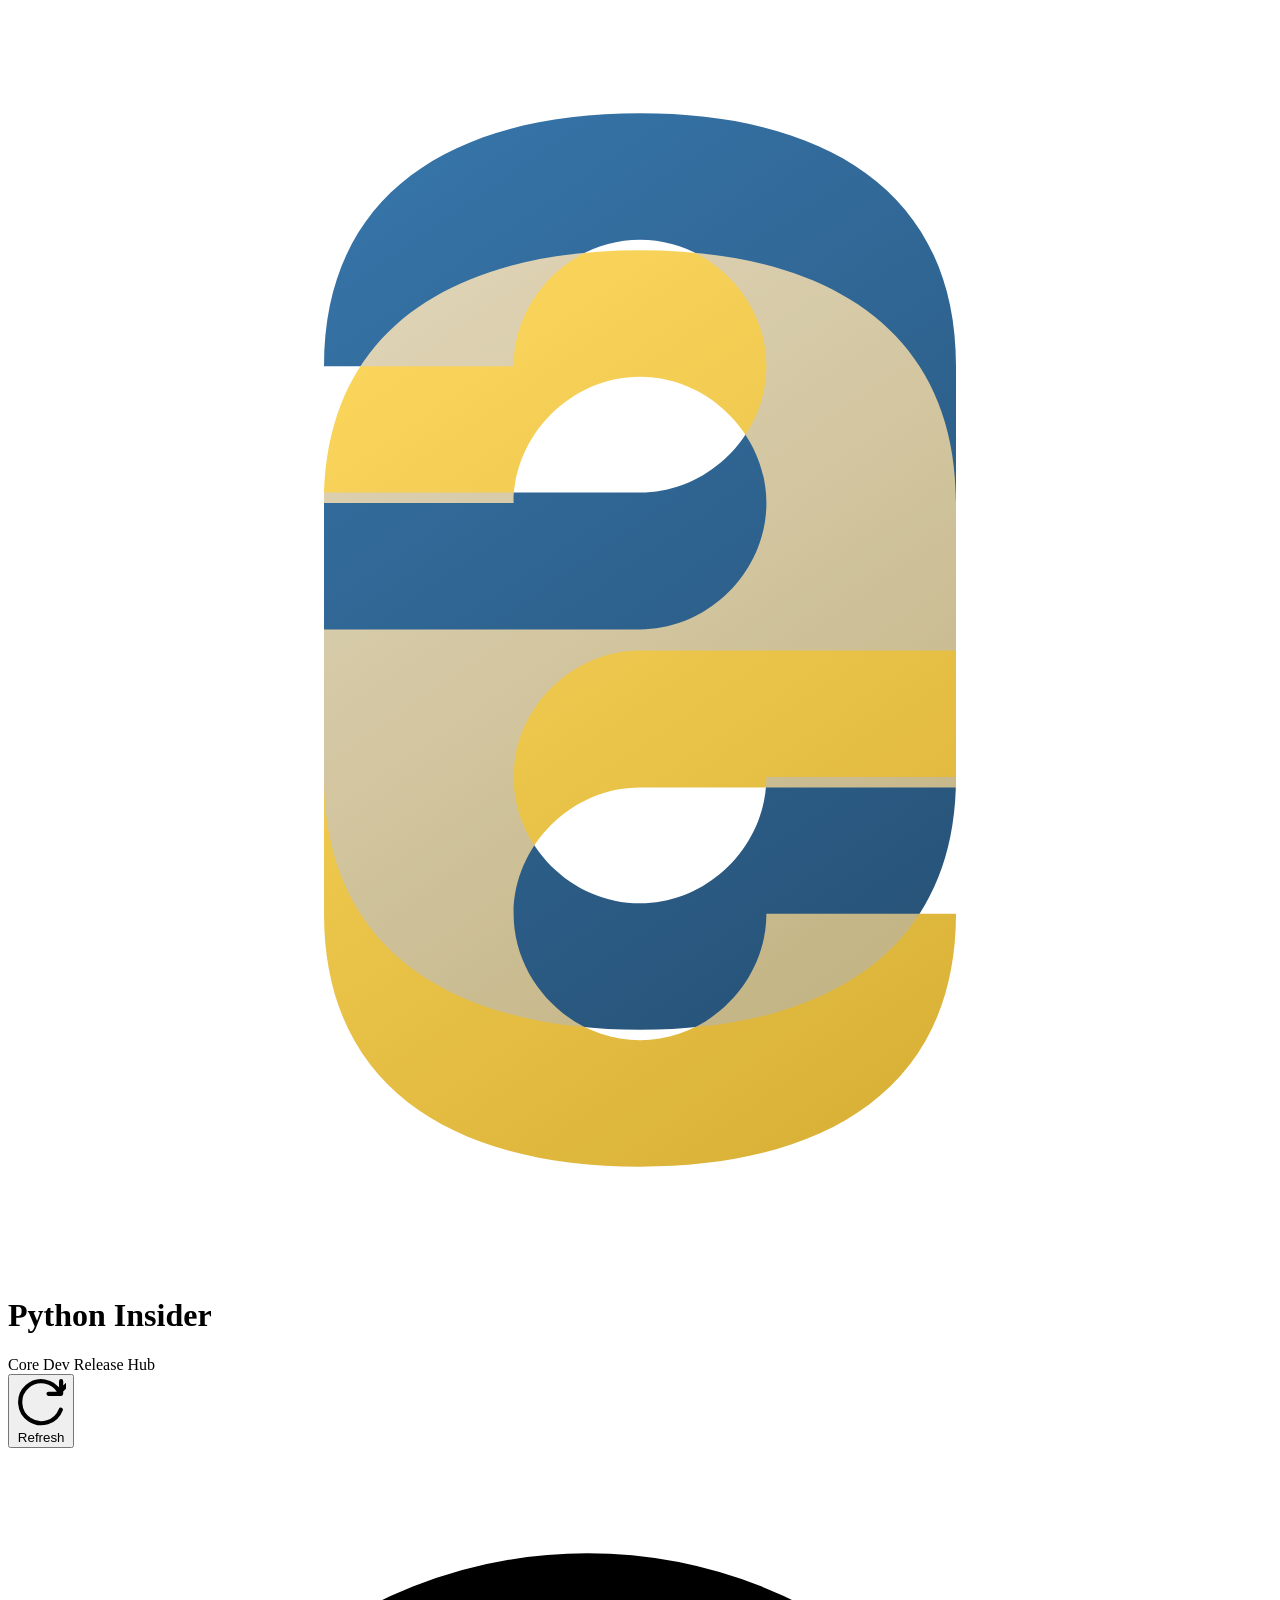
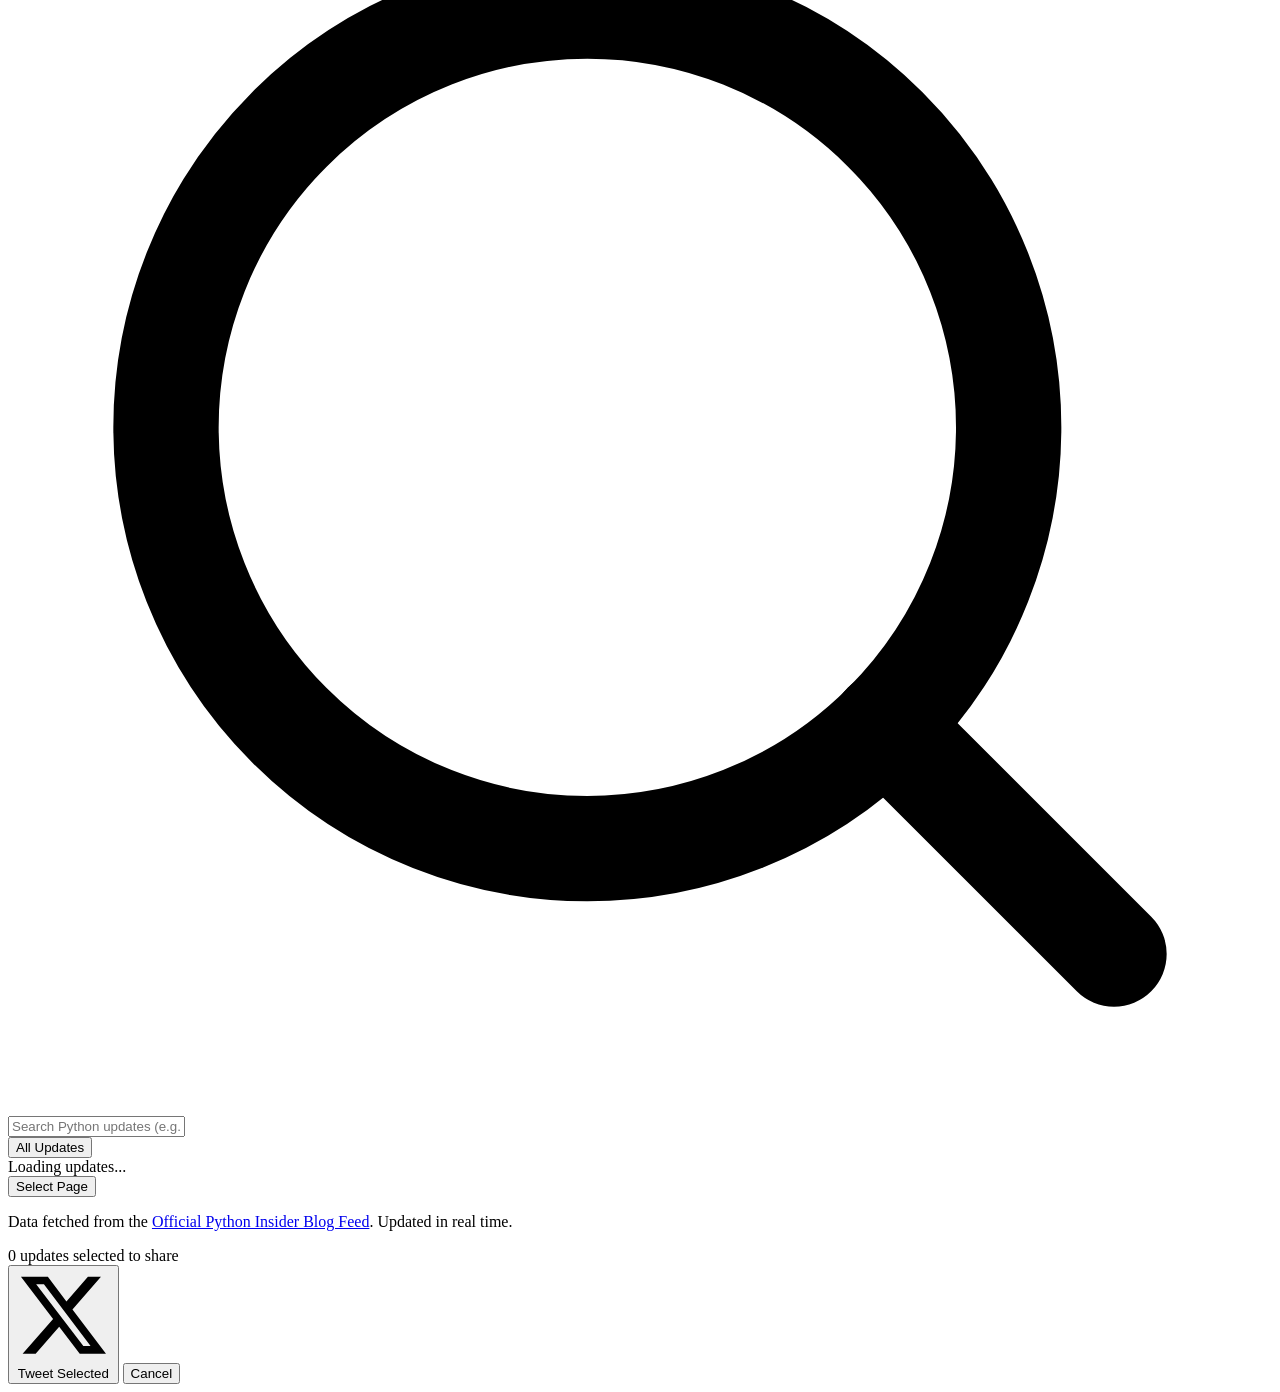
==== 5d_vc_google_jun_26/PythonInsider/templates/index.html @ 11678bb7 "Python Insider" ====
<!DOCTYPE html>
<html lang="en">
<head>
    <meta charset="UTF-8">
    <meta name="viewport" content="width=device-width, initial-scale=1.0">
    <title>Python Insider Release Hub</title>
    <!-- Google Fonts -->
    <link rel="preconnect" href="https://fonts.googleapis.com">
    <link rel="preconnect" href="https://fonts.gstatic.com" crossorigin>
    <link href="https://fonts.googleapis.com/css2?family=Inter:wght@300;400;500;600;700&family=Plus+Jakarta+Sans:wght@400;500;600;700;800&family=JetBrains+Mono:wght@400;500&display=swap" rel="stylesheet">
    <!-- Main Style -->
    <link rel="stylesheet" href="/static/style.css">
</head>
<body>
    <div class="app-container">
        <!-- Sidebar / Header Banner -->
        <header class="header">
            <div class="logo-area">
                <div class="logo-icon">
                    <svg viewBox="0 0 24 24" fill="none" xmlns="http://www.w3.org/2000/svg">
                        <!-- Custom Python Logo SVG styling -->
                        <path d="M12 2C8.6 2 6 3.4 6 6.8H9.6C9.6 5.5 10.7 4.4 12 4.4C13.3 4.4 14.4 5.5 14.4 6.8C14.4 8.1 13.3 9.2 12 9.2H6V14.6C6 18 8.6 19.4 12 19.4C15.4 19.4 18 18 18 14.6H14.4C14.4 15.9 13.3 17 12 17C10.7 17 9.6 15.9 9.6 14.6C9.6 13.3 10.7 12.2 12 12.2H18V6.8C18 3.4 15.4 2 12 2Z" fill="url(#python-grad-1)"/>
                        <path d="M12 22C15.4 22 18 20.6 18 17.2H14.4C14.4 18.5 13.3 19.6 12 19.6C10.7 19.6 9.6 18.5 9.6 17.2C9.6 15.9 10.7 14.8 12 14.8H18V9.4C18 6 15.4 4.6 12 4.6C8.6 4.6 6 6 6 9.4H9.6C9.6 8.1 10.7 7 12 7C13.3 7 14.4 8.1 14.4 9.4C14.4 10.7 13.3 11.8 12 11.8H6V17.2C6 20.6 8.6 22 12 22Z" fill="url(#python-grad-2)" style="mix-blend-mode: screen; opacity: 0.85;"/>
                        <defs>
                            <linearGradient id="python-grad-1" x1="6" y1="2" x2="18" y2="19.4" gradientUnits="userSpaceOnUse">
                                <stop stop-color="#3776ab"/>
                                <stop offset="1" stop-color="#265074"/>
                            </linearGradient>
                            <linearGradient id="python-grad-2" x1="6" y1="4.6" x2="18" y2="22" gradientUnits="userSpaceOnUse">
                                <stop stop-color="#ffd343"/>
                                <stop offset="1" stop-color="#d0a010"/>
                            </linearGradient>
                        </defs>
                    </svg>
                </div>
                <div class="logo-text">
                    <h1>Python Insider</h1>
                    <span>Core Dev Release Hub</span>
                </div>
            </div>
            
            <div class="header-actions">
                <button id="refresh-btn" class="btn btn-primary" title="Refresh Release Notes">
                    <svg class="icon spinner-icon" viewBox="0 0 24 24" fill="none" stroke="currentColor" stroke-width="2" stroke-linecap="round" stroke-linejoin="round">
                        <path d="M21.5 2v6h-6M21.34 15.57a10 10 0 1 1-.57-8.38l5.67-5.67"/>
                    </svg>
                    <span>Refresh</span>
                </button>
            </div>
        </header>

        <!-- Search and Filters Section -->
        <section class="controls-section">
            <div class="search-bar-wrapper">
                <svg class="search-icon" viewBox="0 0 24 24" fill="none" stroke="currentColor" stroke-width="2" stroke-linecap="round" stroke-linejoin="round">
                    <circle cx="11" cy="11" r="8"/>
                    <line x1="21" y1="21" x2="16.65" y2="16.65"/>
                </svg>
                <input type="text" id="search-input" placeholder="Search Python updates (e.g. 3.14, JIT, security, performance...)" aria-label="Search updates">
                <button id="clear-search" class="clear-search-btn" style="display: none;" title="Clear search">
                    <svg viewBox="0 0 24 24" fill="none" stroke="currentColor" stroke-width="2" stroke-linecap="round" stroke-linejoin="round">
                        <line x1="18" y1="6" x2="6" y2="18"/>
                        <line x1="6" y1="6" x2="18" y2="18"/>
                    </svg>
                </button>
            </div>

            <!-- This container will be rendered dynamically by JavaScript -->
            <div class="filter-chips" id="filter-chips-container">
                <!-- Fallback chip while loading -->
                <button class="filter-chip active" data-category="all">All Updates</button>
            </div>
            
            <div class="selection-controls">
                <span id="results-count" class="results-count">Loading updates...</span>
                <div class="selection-actions-inline">
                    <button id="select-all-btn" class="btn btn-text">Select Page</button>
                    <button id="deselect-all-btn" class="btn btn-text" style="display: none;">Deselect All</button>
                </div>
            </div>
        </section>

        <!-- Main Content Area -->
        <main class="main-content">
            <!-- Skeleton Loading State -->
            <div id="loading-state" class="loading-grid">
                <div class="skeleton-card">
                    <div class="skeleton-header">
                        <div class="skeleton-tag"></div>
                        <div class="skeleton-date"></div>
                    </div>
                    <div class="skeleton-line full"></div>
                    <div class="skeleton-line partial"></div>
                    <div class="skeleton-footer"></div>
                </div>
                <div class="skeleton-card">
                    <div class="skeleton-header">
                        <div class="skeleton-tag"></div>
                        <div class="skeleton-date"></div>
                    </div>
                    <div class="skeleton-line full"></div>
                    <div class="skeleton-line partial"></div>
                    <div class="skeleton-footer"></div>
                </div>
                <div class="skeleton-card">
                    <div class="skeleton-header">
                        <div class="skeleton-tag"></div>
                        <div class="skeleton-date"></div>
                    </div>
                    <div class="skeleton-line full"></div>
                    <div class="skeleton-line partial"></div>
                    <div class="skeleton-footer"></div>
                </div>
            </div>

            <!-- Empty State -->
            <div id="empty-state" class="empty-state" style="display: none;">
                <svg class="empty-icon" viewBox="0 0 24 24" fill="none" stroke="currentColor" stroke-width="1.5" stroke-linecap="round" stroke-linejoin="round">
                    <circle cx="12" cy="12" r="10"/>
                    <line x1="8" y1="12" x2="16" y2="12"/>
                </svg>
                <h2>No Updates Found</h2>
                <p>We couldn't find any release notes matching your filters or search term.</p>
                <button id="reset-filters-btn" class="btn btn-secondary">Reset Filters</button>
            </div>

            <!-- Notes List -->
            <div id="notes-container" class="notes-grid" style="display: none;">
                <!-- Cards injected here dynamically -->
            </div>
        </main>

        <!-- Footer -->
        <footer class="app-footer">
            <p>Data fetched from the <a href="https://blog.python.org/rss.xml" target="_blank" rel="noopener">Official Python Insider Blog Feed</a>. Updated in real time.</p>
        </footer>
    </div>

    <!-- Floating Action Drawer for Multi-Selection Tweet -->
    <div id="floating-drawer" class="floating-drawer">
        <div class="drawer-content">
            <div class="drawer-info">
                <span class="badge-count" id="selected-count">0</span>
                <span class="drawer-text">updates selected to share</span>
            </div>
            <div class="drawer-actions">
                <button id="tweet-selected-btn" class="btn btn-tweet">
                    <svg class="x-logo" viewBox="0 0 24 24" fill="currentColor">
                        <path d="M18.244 2.25h3.308l-7.227 8.26 8.502 11.24H16.17l-5.214-6.817L4.99 21.75H1.68l7.73-8.835L1.254 2.25H8.08l4.713 6.231zm-1.161 17.52h1.833L7.084 4.126H5.117z"/>
                    </svg>
                    <span>Tweet Selected</span>
                </button>
                <button id="clear-selected-btn" class="btn btn-secondary">Cancel</button>
            </div>
        </div>
    </div>

    <!-- Toast Notification Container -->
    <div id="toast-container" class="toast-container"></div>

    <!-- Main JavaScript -->
    <script src="/static/script.js"></script>
</body>
</html>
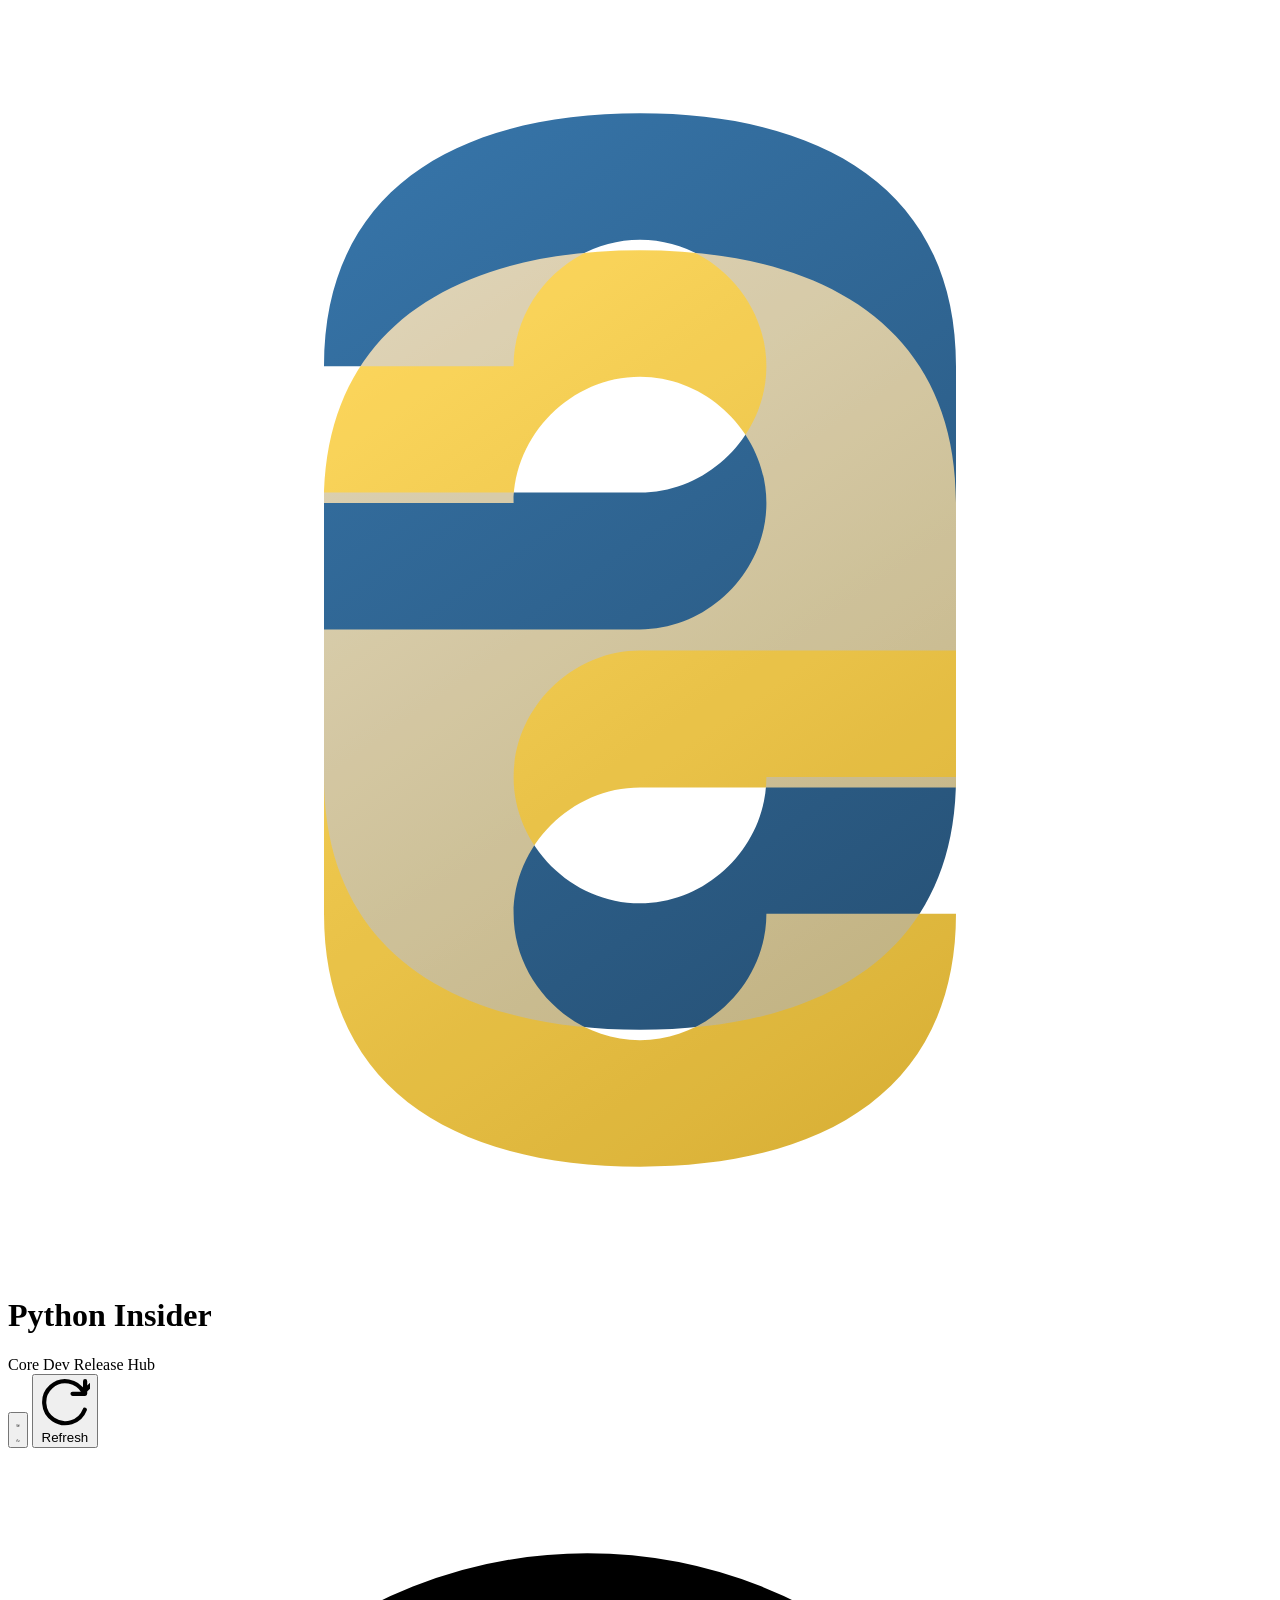
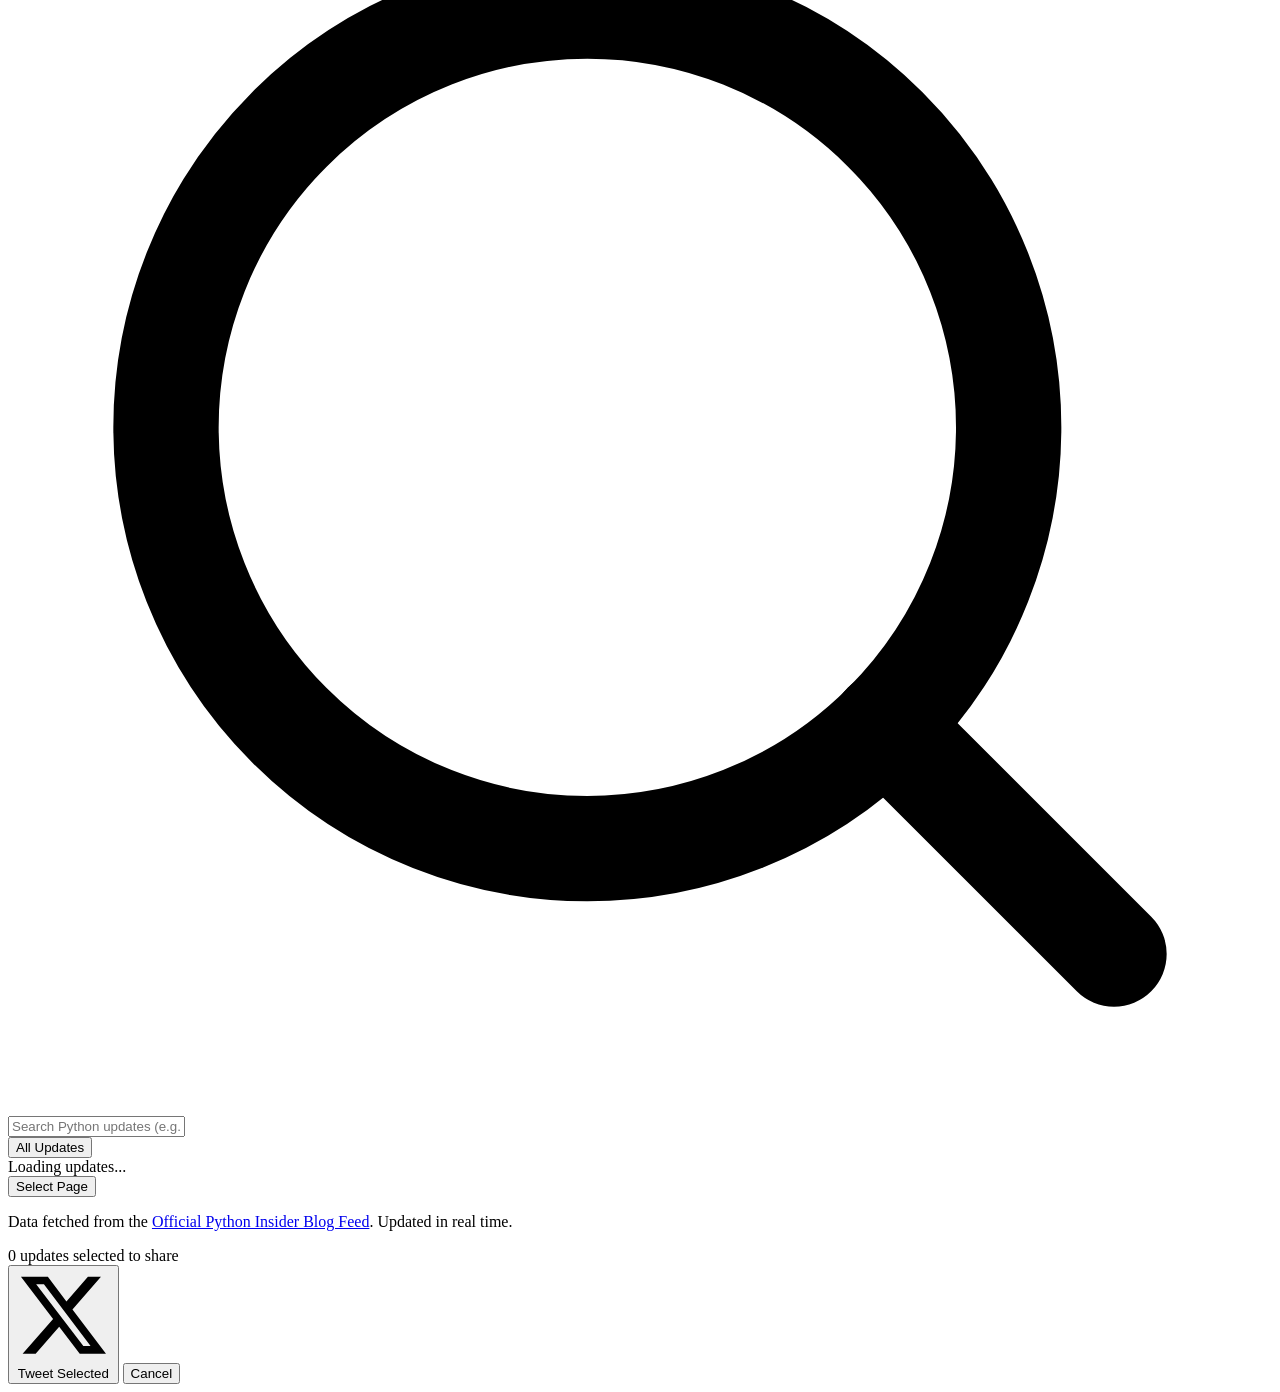
==== commit 936bcb82: "Added theme toggle and link to read the updates" ====
--- a/5d_vc_google_jun_26/PythonInsider/templates/index.html
+++ b/5d_vc_google_jun_26/PythonInsider/templates/index.html
@@ -10,6 +10,13 @@
     <link href="https://fonts.googleapis.com/css2?family=Inter:wght@300;400;500;600;700&family=Plus+Jakarta+Sans:wght@400;500;600;700;800&family=JetBrains+Mono:wght@400;500&display=swap" rel="stylesheet">
     <!-- Main Style -->
     <link rel="stylesheet" href="/static/style.css">
+    <script>
+        // Apply theme immediately before rendering to prevent page theme flash
+        (function() {
+            const savedTheme = localStorage.getItem('theme') || 'dark';
+            document.documentElement.setAttribute('data-theme', savedTheme);
+        })();
+    </script>
 </head>
 <body>
     <div class="app-container">
@@ -40,6 +47,24 @@
             </div>
             
             <div class="header-actions">
+                <!-- Theme Toggle Button -->
+                <button id="theme-toggle-btn" class="theme-toggle-btn" title="Toggle Light/Dark Theme" aria-label="Toggle Theme">
+                    <svg class="sun-icon icon" viewBox="0 0 24 24" fill="none" stroke="currentColor" stroke-width="2" stroke-linecap="round" stroke-linejoin="round">
+                        <circle cx="12" cy="12" r="5"/>
+                        <line x1="12" y1="1" x2="12" y2="3"/>
+                        <line x1="12" y1="21" x2="12" y2="23"/>
+                        <line x1="4.22" y1="4.22" x2="5.64" y2="5.64"/>
+                        <line x1="18.36" y1="18.36" x2="19.78" y2="19.78"/>
+                        <line x1="1" y1="12" x2="3" y2="12"/>
+                        <line x1="21" y1="12" x2="23" y2="12"/>
+                        <line x1="4.22" y1="19.78" x2="5.64" y2="18.36"/>
+                        <line x1="18.36" y1="5.64" x2="19.78" y2="4.22"/>
+                    </svg>
+                    <svg class="moon-icon icon" viewBox="0 0 24 24" fill="none" stroke="currentColor" stroke-width="2" stroke-linecap="round" stroke-linejoin="round">
+                        <path d="M21 12.79A9 9 0 1 1 11.21 3 7 7 0 0 0 21 12.79z"/>
+                    </svg>
+                </button>
+
                 <button id="refresh-btn" class="btn btn-primary" title="Refresh Release Notes">
                     <svg class="icon spinner-icon" viewBox="0 0 24 24" fill="none" stroke="currentColor" stroke-width="2" stroke-linecap="round" stroke-linejoin="round">
                         <path d="M21.5 2v6h-6M21.34 15.57a10 10 0 1 1-.57-8.38l5.67-5.67"/>
